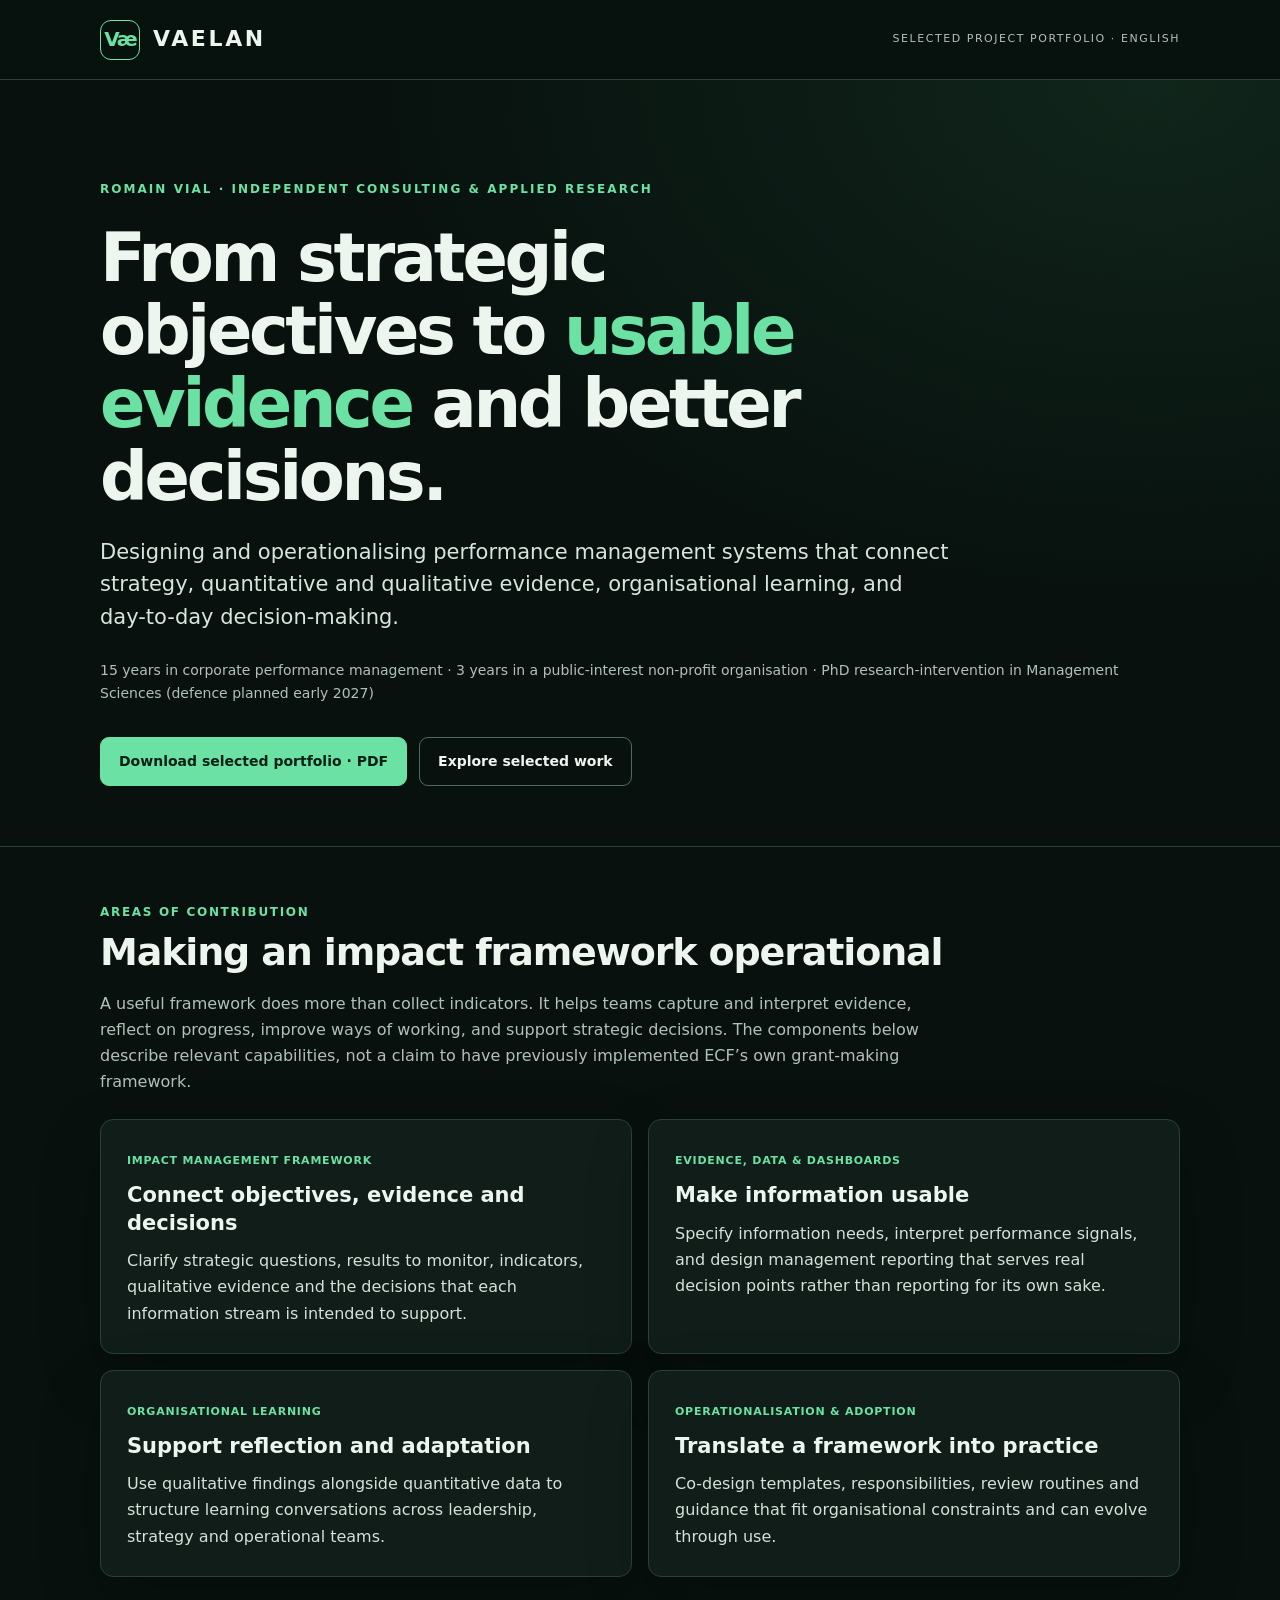
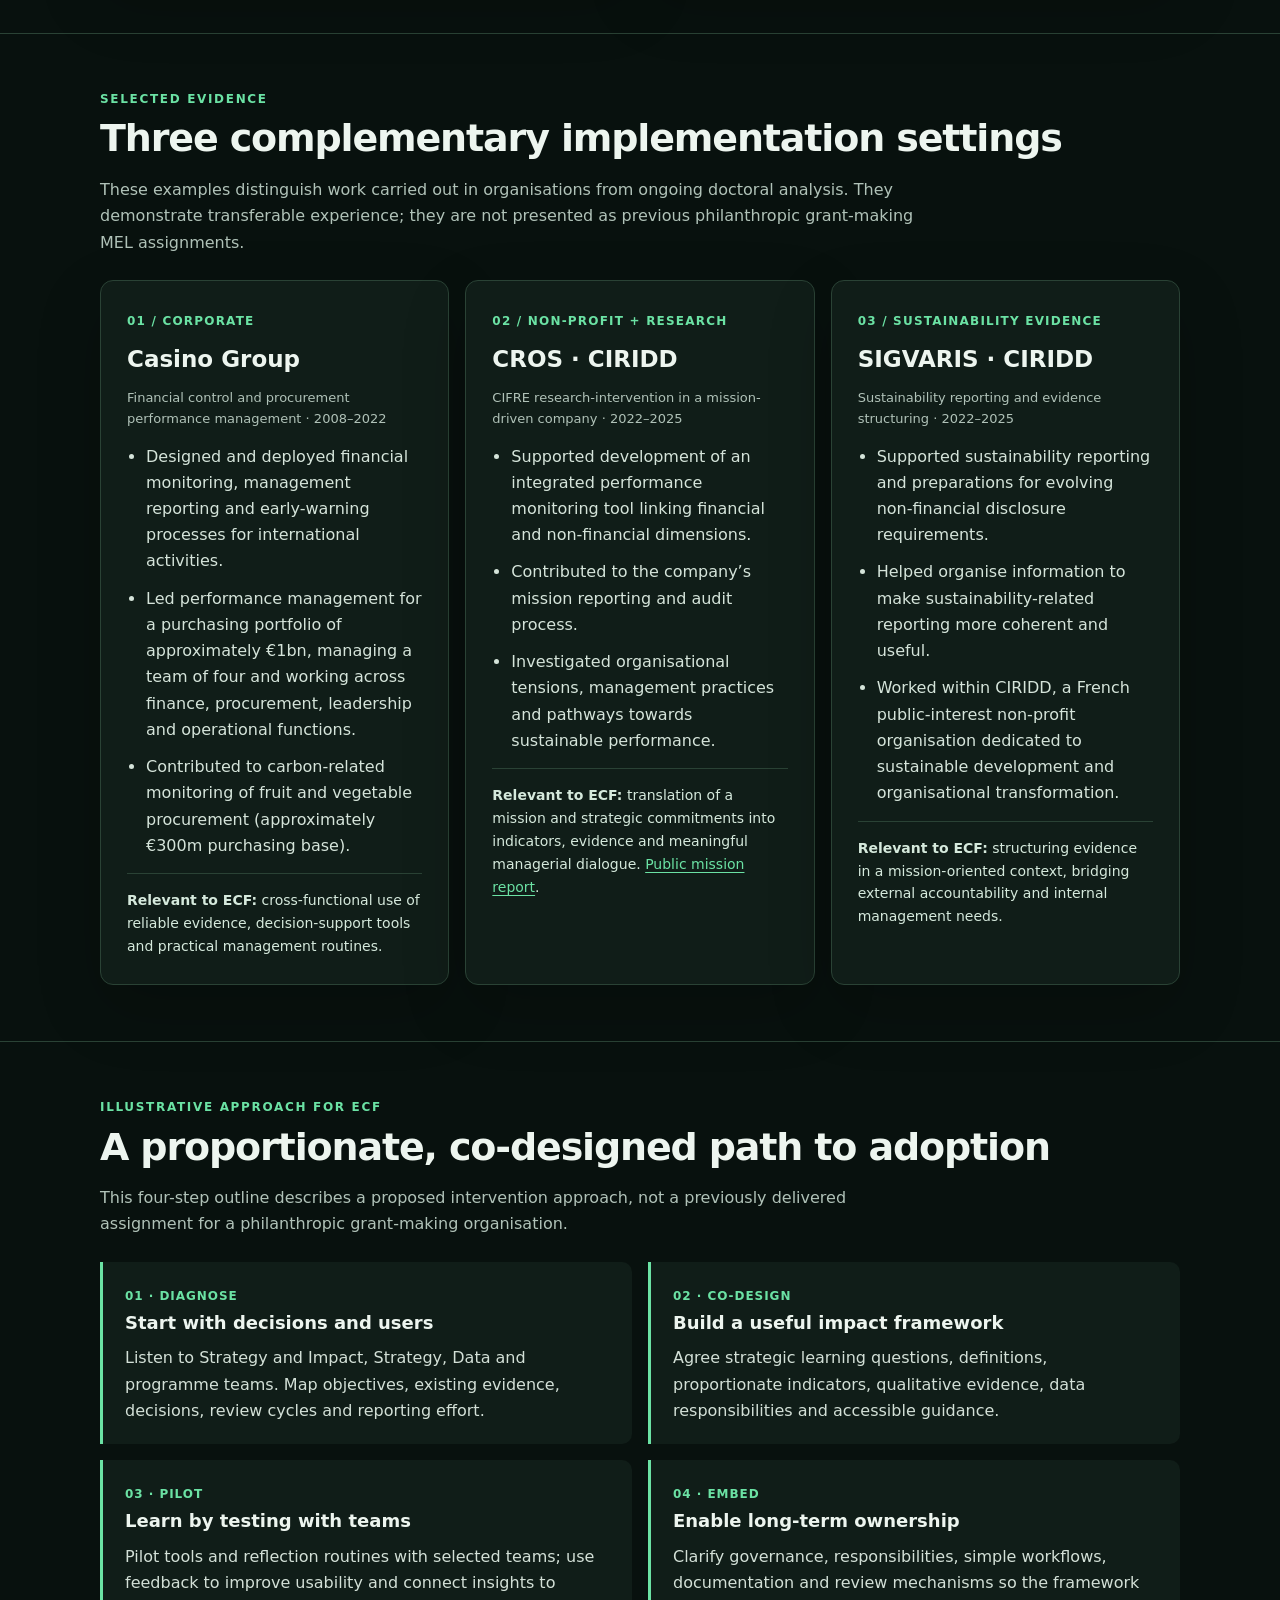
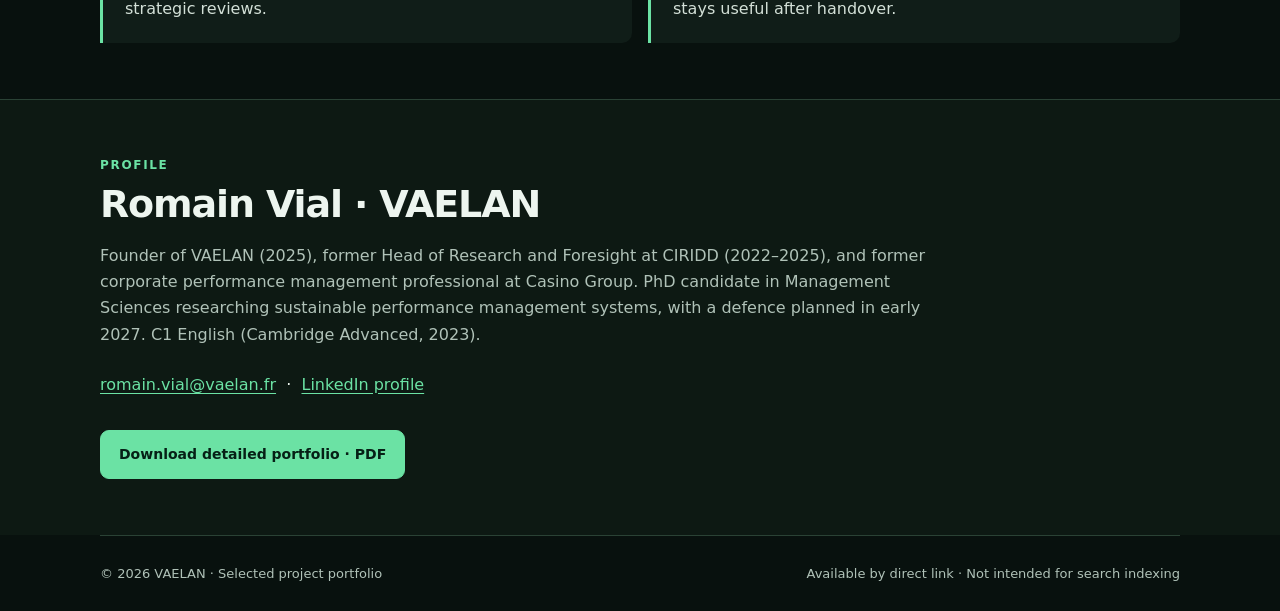
==== portfolioEN/index.html @ 18c6364d "Add files via upload" ====
<!doctype html>
<html lang="en">
<head>
  <meta charset="utf-8">
  <meta name="viewport" content="width=device-width, initial-scale=1">
  <meta name="robots" content="noindex, nofollow, noarchive, nosnippet, noimageindex">
  <meta name="googlebot" content="noindex, nofollow, noarchive, nosnippet">
  <meta name="referrer" content="strict-origin-when-cross-origin">
  <meta name="theme-color" content="#0a1210">
  <meta name="description" content="Selected work on performance management frameworks, evidence, decision-making and organisational learning — VAELAN / Romain Vial.">
  <title>Selected Project Portfolio | VAELAN</title>
  <style>
    :root { color-scheme: dark; --bg:#08110e; --panel:#101d18; --panel2:#13231d; --txt:#edf5ef; --muted:#b0c2b8; --accent:#6be2a4; --line:#2a4235; --shadow:0 24px 65px rgba(0,0,0,.2); }
    * {box-sizing:border-box} html {scroll-behavior:smooth} body{margin:0;background:var(--bg);color:var(--txt);font:16px/1.64 system-ui,-apple-system,BlinkMacSystemFont,"Segoe UI",sans-serif;-webkit-font-smoothing:antialiased}
    a{color:var(--accent);text-underline-offset:3px} a:hover{color:#b2ffd3} a:focus-visible{outline:2px solid var(--accent);outline-offset:4px} .container{width:min(1080px,calc(100% - 42px));margin:auto}
    .header{border-bottom:1px solid var(--line);background:#08110ef5}.header-inner{display:flex;align-items:center;justify-content:space-between;gap:16px;min-height:79px}.brand{text-decoration:none;display:flex;align-items:center;gap:13px;color:var(--txt)}.mark{width:40px;height:40px;display:grid;place-items:center;border:1px solid var(--accent);border-radius:11px;color:var(--accent);font-weight:800;font-size:20px;letter-spacing:-2px}.brand strong{font-size:22px;letter-spacing:.12em;line-height:1.1}.micro{font-size:11px;text-transform:uppercase;letter-spacing:.14em;color:var(--muted)}
    .nav-link{font-size:14px;color:var(--muted);text-decoration:none;border-bottom:1px solid var(--line)}
    .hero{padding:88px 0 60px;background:radial-gradient(ellipse at 90% 0%,rgba(63,153,102,.15),transparent 48%)}.kicker{font-weight:750;text-transform:uppercase;letter-spacing:.17em;color:var(--accent);font-size:12px}.hero h1{font-weight:720;font-size:clamp(35px,6vw,67px);line-height:1.09;max-width:850px;letter-spacing:-.05em;margin:22px 0}.lead{font-size:clamp(17px,2.3vw,21px);line-height:1.55;max-width:850px;color:#d6e6dc;margin:0 0 26px}.hero-meta{color:var(--muted);font-size:14px}.actions{display:flex;flex-wrap:wrap;gap:12px;margin-top:32px}.btn{display:inline-block;border-radius:9px;padding:12px 18px;font-weight:650;font-size:14px;text-decoration:none;border:1px solid var(--accent)}.btn-primary{background:var(--accent);color:#062016}.btn-primary:hover{background:#a3ffcb;color:#062016}.btn-secondary{color:var(--txt);border-color:#516c5c}.btn-secondary:hover{background:var(--panel)}
    section{padding:56px 0;border-top:1px solid var(--line)}.eyebrow{color:var(--accent);text-transform:uppercase;font-weight:750;letter-spacing:.14em;font-size:12px;margin:0 0 7px}.section-heading{font-size:clamp(26px,3.4vw,38px);letter-spacing:-.03em;line-height:1.2;margin:0 0 15px}.intro{color:var(--muted);max-width:840px;margin:0 0 24px}.grid{display:grid;grid-template-columns:repeat(2,minmax(0,1fr));gap:16px}.card{background:var(--panel);border:1px solid var(--line);border-radius:13px;padding:26px;box-shadow:var(--shadow)}.card h3{font-size:21px;line-height:1.3;margin:0 0 11px}.card p{margin:0;color:#d5e2d8}.tag{display:inline-block;font-size:11px;font-weight:800;color:var(--accent);letter-spacing:.07em;text-transform:uppercase;margin-bottom:12px}.cards3{display:grid;grid-template-columns:repeat(3,minmax(0,1fr));gap:16px}.case .no{color:var(--accent);font-weight:750;font-size:12px;letter-spacing:.1em}.case h3{font-size:23px;margin:12px 0}.case .role{font-size:13px;color:var(--muted);margin:0 0 14px}.case ul{padding-left:19px;margin:0 0 14px}.case li{margin:0 0 11px;color:#d5e4da}.result{border-top:1px solid var(--line);padding-top:15px;font-size:14px;color:#d5e9dc}.note{font-size:13px;color:var(--muted)}
    .steps{display:grid;grid-template-columns:repeat(2,minmax(0,1fr));gap:16px}.step{border-left:3px solid var(--accent);background:var(--panel);border-radius:0 10px 10px 0;padding:20px 22px}.step strong{display:block;font-size:18px;margin-bottom:8px}.step p{margin:0;color:#d3e0d7}.bottom{background:#0d1913}.footer{padding:27px 0;color:var(--muted);font-size:13px;border-top:1px solid var(--line);display:flex;justify-content:space-between;flex-wrap:wrap;gap:14px} .smallcaps{font-size:12px;letter-spacing:.08em;color:var(--accent);text-transform:uppercase;font-weight:700}
    @media(max-width:800px){.grid,.cards3,.steps{grid-template-columns:1fr}.hero{padding:63px 0 42px}.card{padding:22px}.header-inner{min-height:70px}.brand strong{font-size:19px}} @media print{body{background:white;color:black}.header,.actions{display:none}.card,.step{box-shadow:none;break-inside:avoid}section{padding:24px 0}.container{width:100%}}
  </style>
</head>
<body>
<header class="header">
  <div class="header-inner container">
    <div class="brand" aria-label="VAELAN"><span class="mark" aria-hidden="true">Væ</span><strong>VAELAN</strong></div>
    <span class="micro">Selected project portfolio · English</span>
  </div>
</header>
<main>
  <div class="hero">
    <div class="container">
      <p class="kicker">Romain Vial · Independent consulting &amp; applied research</p>
      <h1>From strategic objectives to <span style="color:var(--accent)">usable evidence</span> and better decisions.</h1>
      <p class="lead">Designing and operationalising performance management systems that connect strategy, quantitative and qualitative evidence, organisational learning, and day-to-day decision-making.</p>
      <p class="hero-meta">15 years in corporate performance management · 3 years in a public-interest non-profit organisation · PhD research-intervention in Management Sciences (defence planned early 2027)</p>
      <div class="actions">
        <a class="btn btn-primary" href="./VAELAN_ECF_Selected_Portfolio_FINAL.pdf" download>Download selected portfolio · PDF</a>
        <a class="btn btn-secondary" href="#experience">Explore selected work</a>
      </div>
    </div>
  </div>
  <section aria-labelledby="fit-title">
    <div class="container">
      <p class="eyebrow">Areas of contribution</p><h2 class="section-heading" id="fit-title">Making an impact framework operational</h2>
      <p class="intro">A useful framework does more than collect indicators. It helps teams capture and interpret evidence, reflect on progress, improve ways of working, and support strategic decisions. The components below describe relevant capabilities, not a claim to have previously implemented ECF’s own grant-making framework.</p>
      <div class="grid">
        <article class="card"><span class="tag">Impact Management Framework</span><h3>Connect objectives, evidence and decisions</h3><p>Clarify strategic questions, results to monitor, indicators, qualitative evidence and the decisions that each information stream is intended to support.</p></article>
        <article class="card"><span class="tag">Evidence, data &amp; dashboards</span><h3>Make information usable</h3><p>Specify information needs, interpret performance signals, and design management reporting that serves real decision points rather than reporting for its own sake.</p></article>
        <article class="card"><span class="tag">Organisational learning</span><h3>Support reflection and adaptation</h3><p>Use qualitative findings alongside quantitative data to structure learning conversations across leadership, strategy and operational teams.</p></article>
        <article class="card"><span class="tag">Operationalisation &amp; adoption</span><h3>Translate a framework into practice</h3><p>Co-design templates, responsibilities, review routines and guidance that fit organisational constraints and can evolve through use.</p></article>
      </div>
    </div>
  </section>
  <section id="experience" aria-labelledby="evidence-title">
    <div class="container">
      <p class="eyebrow">Selected evidence</p><h2 class="section-heading" id="evidence-title">Three complementary implementation settings</h2>
      <p class="intro">These examples distinguish work carried out in organisations from ongoing doctoral analysis. They demonstrate transferable experience; they are not presented as previous philanthropic grant-making MEL assignments.</p>
      <div class="cards3">
        <article class="card case"><span class="no">01 / CORPORATE</span><h3>Casino Group</h3><p class="role">Financial control and procurement performance management · 2008–2022</p><ul><li>Designed and deployed financial monitoring, management reporting and early-warning processes for international activities.</li><li>Led performance management for a purchasing portfolio of approximately €1bn, managing a team of four and working across finance, procurement, leadership and operational functions.</li><li>Contributed to carbon-related monitoring of fruit and vegetable procurement (approximately €300m purchasing base).</li></ul><div class="result"><strong>Relevant to ECF:</strong> cross-functional use of reliable evidence, decision-support tools and practical management routines.</div></article>
        <article class="card case"><span class="no">02 / NON-PROFIT + RESEARCH</span><h3>CROS · CIRIDD</h3><p class="role">CIFRE research-intervention in a mission-driven company · 2022–2025</p><ul><li>Supported development of an integrated performance monitoring tool linking financial and non-financial dimensions.</li><li>Contributed to the company’s mission reporting and audit process.</li><li>Investigated organisational tensions, management practices and pathways towards sustainable performance.</li></ul><div class="result"><strong>Relevant to ECF:</strong> translation of a mission and strategic commitments into indicators, evidence and meaningful managerial dialogue. <a href="https://cros.com/wp-content/uploads/2025/08/CROS_Rapport_de_Mission_2024.pdf" target="_blank" rel="noopener noreferrer">Public mission report</a>.</div></article>
        <article class="card case"><span class="no">03 / SUSTAINABILITY EVIDENCE</span><h3>SIGVARIS · CIRIDD</h3><p class="role">Sustainability reporting and evidence structuring · 2022–2025</p><ul><li>Supported sustainability reporting and preparations for evolving non-financial disclosure requirements.</li><li>Helped organise information to make sustainability-related reporting more coherent and useful.</li><li>Worked within CIRIDD, a French public-interest non-profit organisation dedicated to sustainable development and organisational transformation.</li></ul><div class="result"><strong>Relevant to ECF:</strong> structuring evidence in a mission-oriented context, bridging external accountability and internal management needs.</div></article>
      </div>
    </div>
  </section>
  <section aria-labelledby="approach-title">
    <div class="container">
      <p class="eyebrow">Illustrative approach for ECF</p><h2 class="section-heading" id="approach-title">A proportionate, co-designed path to adoption</h2>
      <p class="intro">This four-step outline describes a proposed intervention approach, not a previously delivered assignment for a philanthropic grant-making organisation.</p>
      <div class="steps">
        <div class="step"><span class="smallcaps">01 · Diagnose</span><strong>Start with decisions and users</strong><p>Listen to Strategy and Impact, Strategy, Data and programme teams. Map objectives, existing evidence, decisions, review cycles and reporting effort.</p></div>
        <div class="step"><span class="smallcaps">02 · Co-design</span><strong>Build a useful impact framework</strong><p>Agree strategic learning questions, definitions, proportionate indicators, qualitative evidence, data responsibilities and accessible guidance.</p></div>
        <div class="step"><span class="smallcaps">03 · Pilot</span><strong>Learn by testing with teams</strong><p>Pilot tools and reflection routines with selected teams; use feedback to improve usability and connect insights to strategic reviews.</p></div>
        <div class="step"><span class="smallcaps">04 · Embed</span><strong>Enable long-term ownership</strong><p>Clarify governance, responsibilities, simple workflows, documentation and review mechanisms so the framework stays useful after handover.</p></div>
      </div>
    </div>
  </section>
  <section class="bottom" aria-labelledby="profile-title">
    <div class="container">
      <p class="eyebrow">Profile</p><h2 class="section-heading" id="profile-title">Romain Vial · VAELAN</h2>
      <p class="intro">Founder of VAELAN (2025), former Head of Research and Foresight at CIRIDD (2022–2025), and former corporate performance management professional at Casino Group. PhD candidate in Management Sciences researching sustainable performance management systems, with a defence planned in early 2027. C1 English (Cambridge Advanced, 2023).</p>
      <p><a href="mailto:romain.vial@vaelan.fr">romain.vial@vaelan.fr</a> &nbsp;·&nbsp; <a href="https://www.linkedin.com/in/romain-v-956408268/" rel="noopener noreferrer" target="_blank">LinkedIn profile</a></p>
      <div class="actions"><a class="btn btn-primary" href="./VAELAN_ECF_Selected_Portfolio_FINAL.pdf" download>Download detailed portfolio · PDF</a></div>
    </div>
  </section>
</main>
<footer><div class="footer container"><span>© 2026 VAELAN · Selected project portfolio</span><span>Available by direct link · Not intended for search indexing</span></div></footer>
</body>
</html>
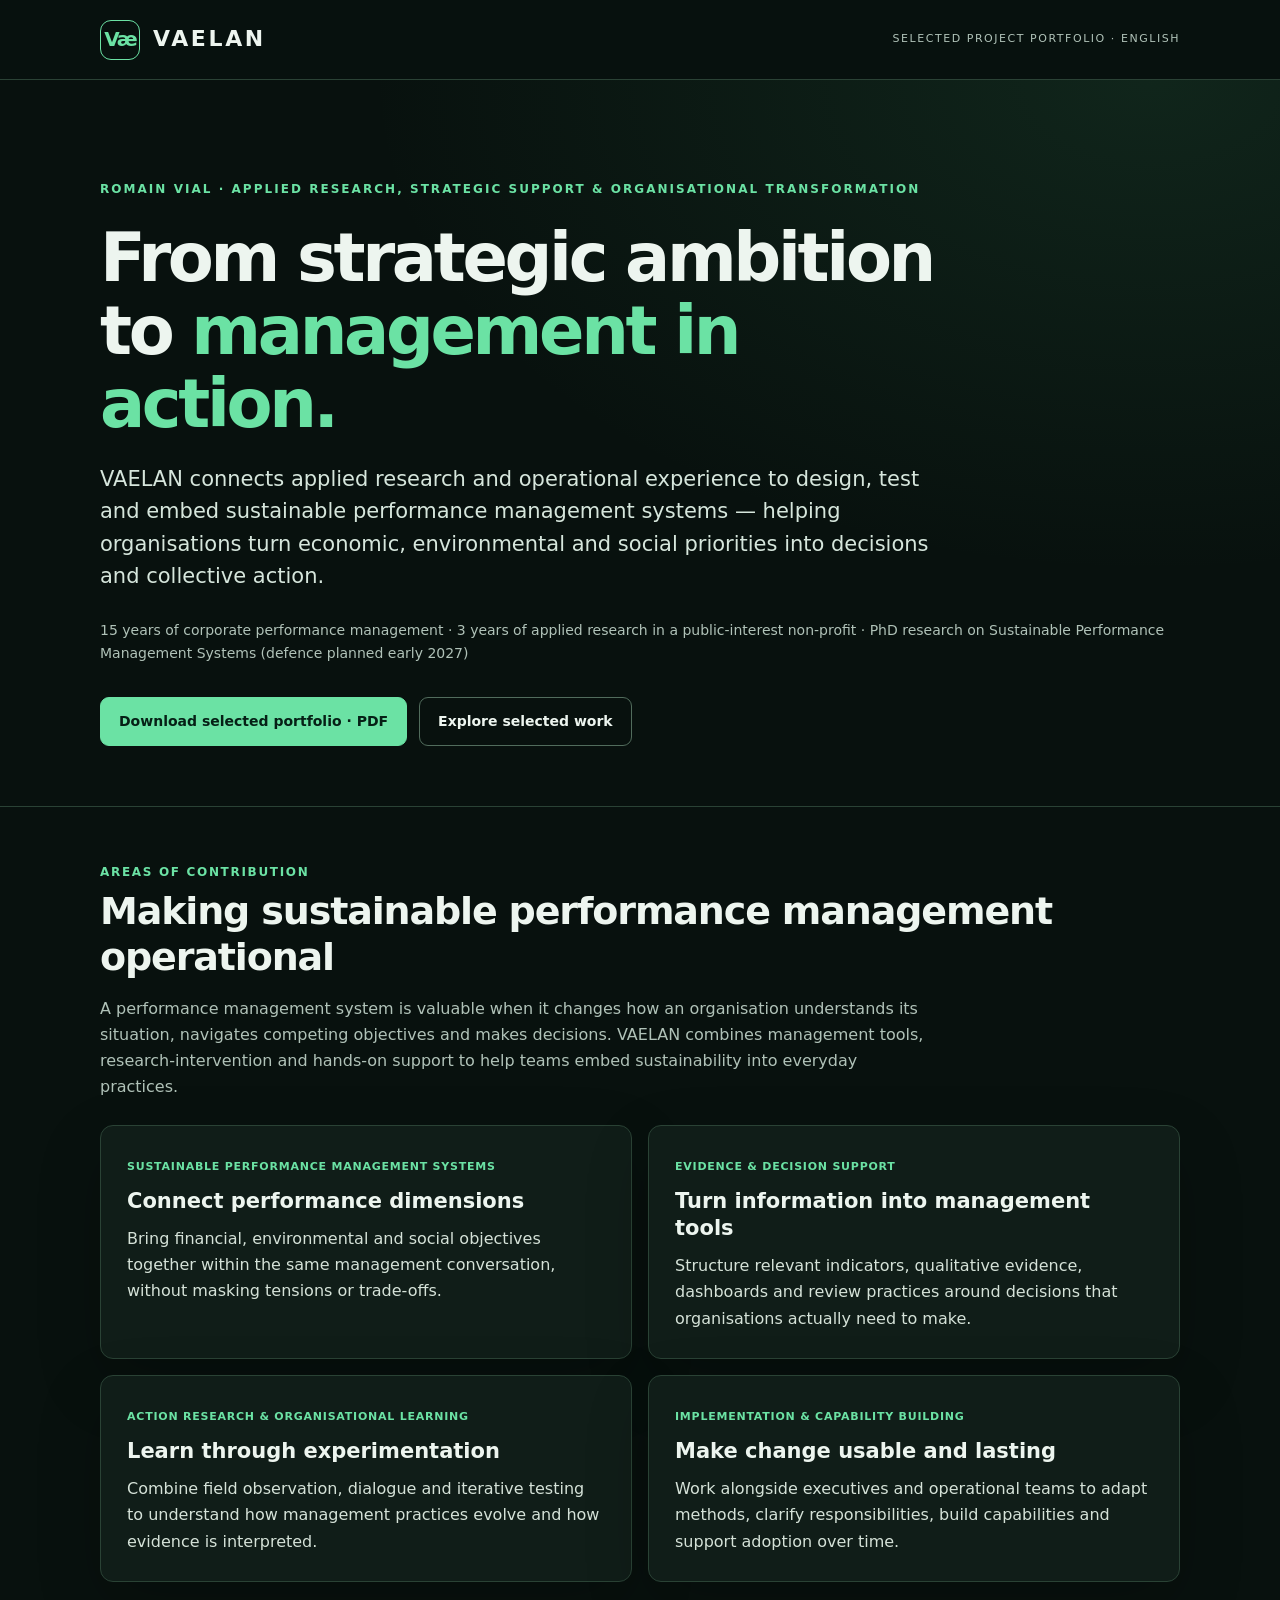
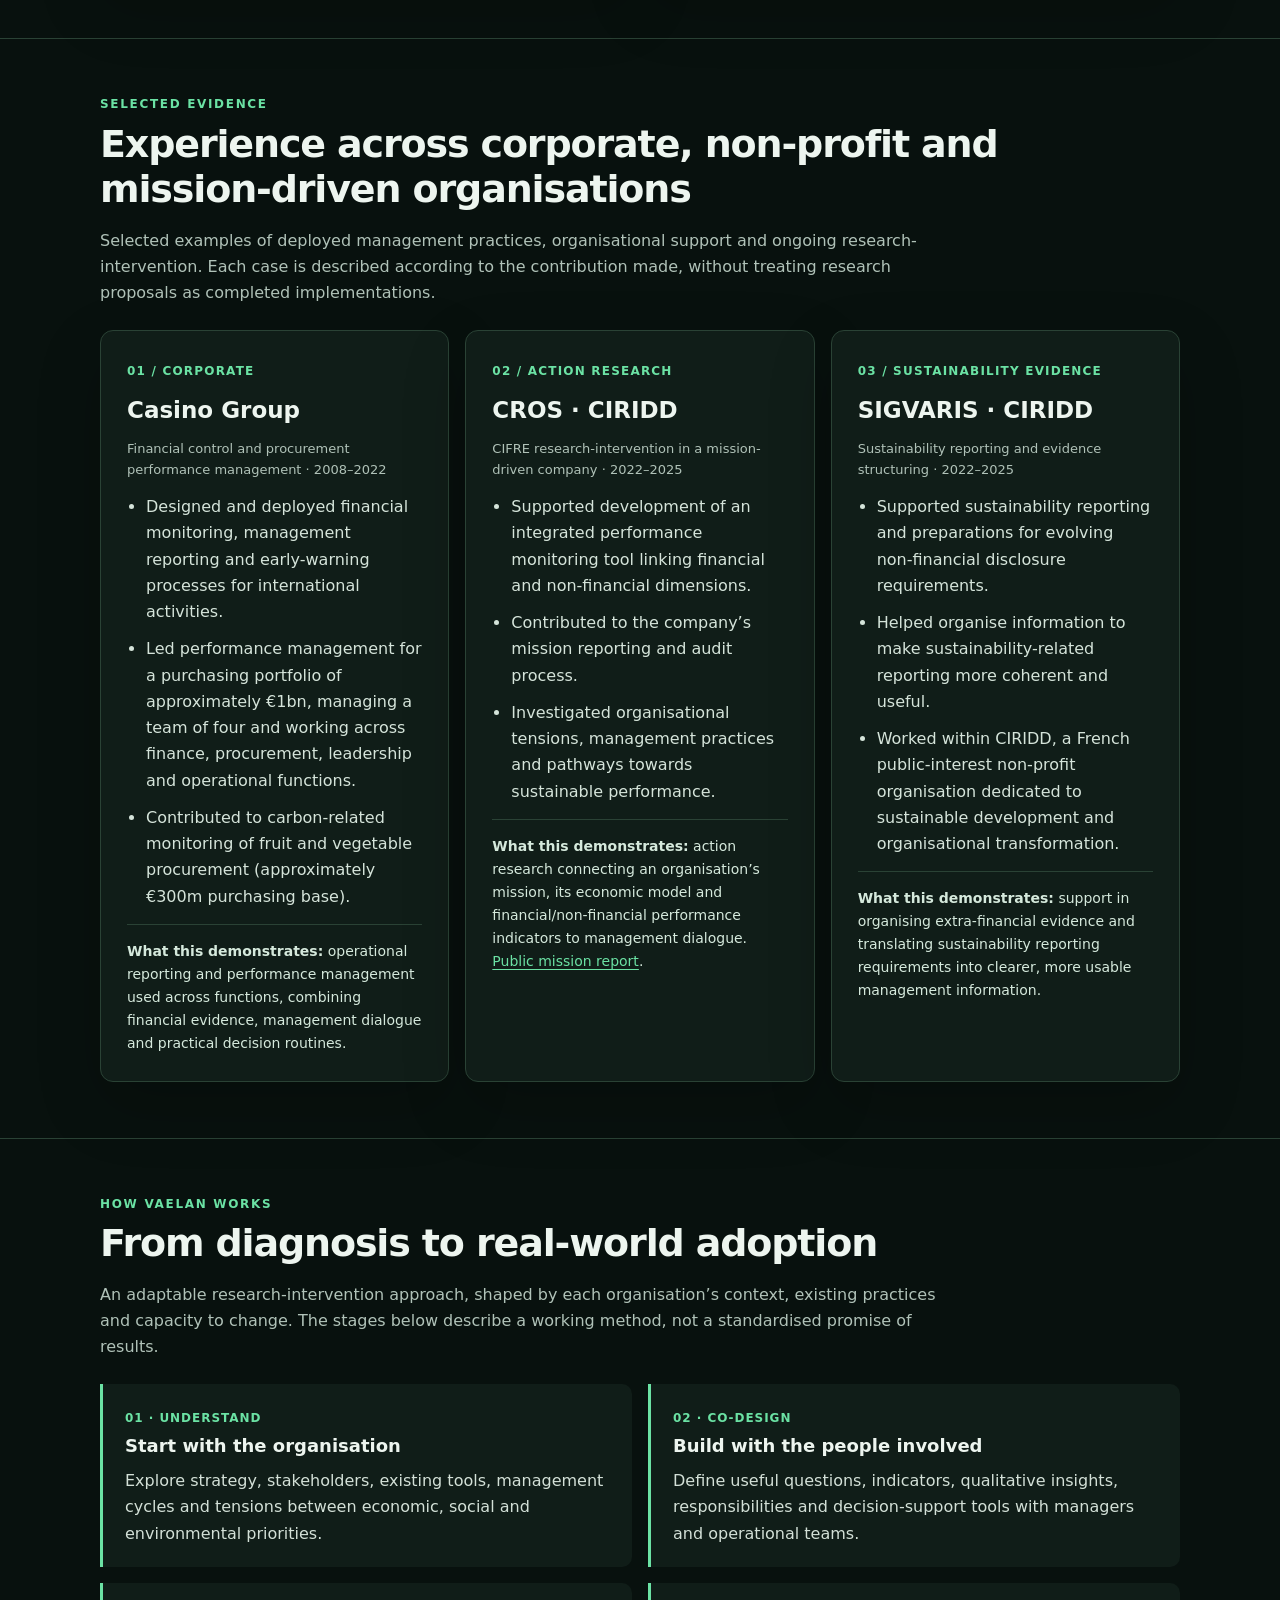
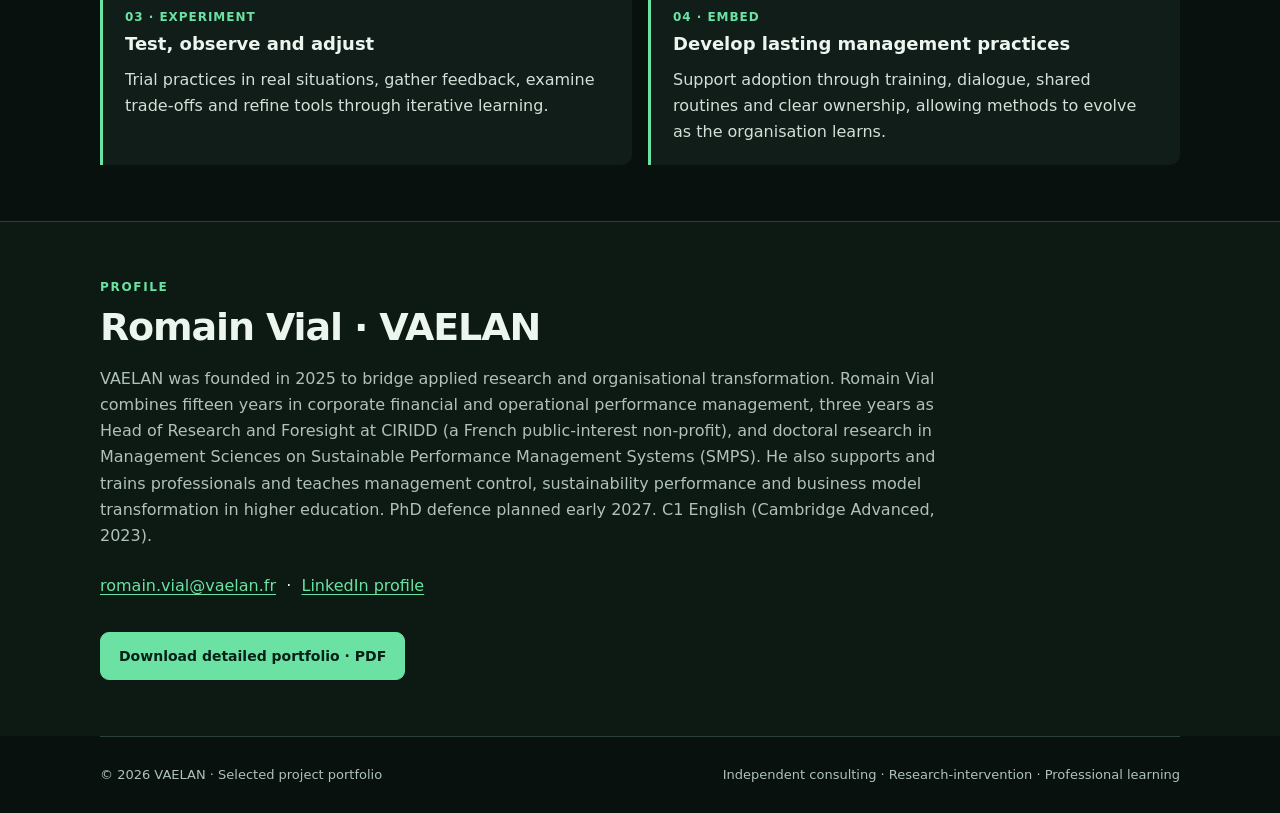
==== commit 2158d752: "Add files via upload" ====
--- a/portfolioEN/index.html
+++ b/portfolioEN/index.html
@@ -1,15 +1,17 @@
 <!doctype html>
+<!DOCTYPE html>
+
 <html lang="en">
 <head>
-  <meta charset="utf-8">
-  <meta name="viewport" content="width=device-width, initial-scale=1">
-  <meta name="robots" content="noindex, nofollow, noarchive, nosnippet, noimageindex">
-  <meta name="googlebot" content="noindex, nofollow, noarchive, nosnippet">
-  <meta name="referrer" content="strict-origin-when-cross-origin">
-  <meta name="theme-color" content="#0a1210">
-  <meta name="description" content="Selected work on performance management frameworks, evidence, decision-making and organisational learning — VAELAN / Romain Vial.">
-  <title>Selected Project Portfolio | VAELAN</title>
-  <style>
+<meta charset="utf-8"/>
+<meta content="width=device-width, initial-scale=1" name="viewport"/>
+<meta content="noindex, nofollow, noarchive, nosnippet, noimageindex" name="robots"/>
+<meta content="noindex, nofollow, noarchive, nosnippet" name="googlebot"/>
+<meta content="strict-origin-when-cross-origin" name="referrer"/>
+<meta content="#0a1210" name="theme-color"/>
+<meta content="Selected work on performance management frameworks, evidence, decision-making and organisational learning — VAELAN / Romain Vial." name="description"/>
+<title>Selected Project Portfolio | VAELAN</title>
+<style>
     :root { color-scheme: dark; --bg:#08110e; --panel:#101d18; --panel2:#13231d; --txt:#edf5ef; --muted:#b0c2b8; --accent:#6be2a4; --line:#2a4235; --shadow:0 24px 65px rgba(0,0,0,.2); }
     * {box-sizing:border-box} html {scroll-behavior:smooth} body{margin:0;background:var(--bg);color:var(--txt);font:16px/1.64 system-ui,-apple-system,BlinkMacSystemFont,"Segoe UI",sans-serif;-webkit-font-smoothing:antialiased}
     a{color:var(--accent);text-underline-offset:3px} a:hover{color:#b2ffd3} a:focus-visible{outline:2px solid var(--accent);outline-offset:4px} .container{width:min(1080px,calc(100% - 42px));margin:auto}
@@ -23,68 +25,68 @@
 </head>
 <body>
 <header class="header">
-  <div class="header-inner container">
-    <div class="brand" aria-label="VAELAN"><span class="mark" aria-hidden="true">Væ</span><strong>VAELAN</strong></div>
-    <span class="micro">Selected project portfolio · English</span>
-  </div>
+<div class="header-inner container">
+<div aria-label="VAELAN" class="brand"><span aria-hidden="true" class="mark">Væ</span><strong>VAELAN</strong></div>
+<span class="micro">Selected project portfolio · English</span>
+</div>
 </header>
 <main>
-  <div class="hero">
-    <div class="container">
-      <p class="kicker">Romain Vial · Independent consulting &amp; applied research</p>
-      <h1>From strategic objectives to <span style="color:var(--accent)">usable evidence</span> and better decisions.</h1>
-      <p class="lead">Designing and operationalising performance management systems that connect strategy, quantitative and qualitative evidence, organisational learning, and day-to-day decision-making.</p>
-      <p class="hero-meta">15 years in corporate performance management · 3 years in a public-interest non-profit organisation · PhD research-intervention in Management Sciences (defence planned early 2027)</p>
-      <div class="actions">
-        <a class="btn btn-primary" href="./VAELAN_ECF_Selected_Portfolio_FINAL.pdf" download>Download selected portfolio · PDF</a>
-        <a class="btn btn-secondary" href="#experience">Explore selected work</a>
-      </div>
-    </div>
-  </div>
-  <section aria-labelledby="fit-title">
-    <div class="container">
-      <p class="eyebrow">Areas of contribution</p><h2 class="section-heading" id="fit-title">Making an impact framework operational</h2>
-      <p class="intro">A useful framework does more than collect indicators. It helps teams capture and interpret evidence, reflect on progress, improve ways of working, and support strategic decisions. The components below describe relevant capabilities, not a claim to have previously implemented ECF’s own grant-making framework.</p>
-      <div class="grid">
-        <article class="card"><span class="tag">Impact Management Framework</span><h3>Connect objectives, evidence and decisions</h3><p>Clarify strategic questions, results to monitor, indicators, qualitative evidence and the decisions that each information stream is intended to support.</p></article>
-        <article class="card"><span class="tag">Evidence, data &amp; dashboards</span><h3>Make information usable</h3><p>Specify information needs, interpret performance signals, and design management reporting that serves real decision points rather than reporting for its own sake.</p></article>
-        <article class="card"><span class="tag">Organisational learning</span><h3>Support reflection and adaptation</h3><p>Use qualitative findings alongside quantitative data to structure learning conversations across leadership, strategy and operational teams.</p></article>
-        <article class="card"><span class="tag">Operationalisation &amp; adoption</span><h3>Translate a framework into practice</h3><p>Co-design templates, responsibilities, review routines and guidance that fit organisational constraints and can evolve through use.</p></article>
-      </div>
-    </div>
-  </section>
-  <section id="experience" aria-labelledby="evidence-title">
-    <div class="container">
-      <p class="eyebrow">Selected evidence</p><h2 class="section-heading" id="evidence-title">Three complementary implementation settings</h2>
-      <p class="intro">These examples distinguish work carried out in organisations from ongoing doctoral analysis. They demonstrate transferable experience; they are not presented as previous philanthropic grant-making MEL assignments.</p>
-      <div class="cards3">
-        <article class="card case"><span class="no">01 / CORPORATE</span><h3>Casino Group</h3><p class="role">Financial control and procurement performance management · 2008–2022</p><ul><li>Designed and deployed financial monitoring, management reporting and early-warning processes for international activities.</li><li>Led performance management for a purchasing portfolio of approximately €1bn, managing a team of four and working across finance, procurement, leadership and operational functions.</li><li>Contributed to carbon-related monitoring of fruit and vegetable procurement (approximately €300m purchasing base).</li></ul><div class="result"><strong>Relevant to ECF:</strong> cross-functional use of reliable evidence, decision-support tools and practical management routines.</div></article>
-        <article class="card case"><span class="no">02 / NON-PROFIT + RESEARCH</span><h3>CROS · CIRIDD</h3><p class="role">CIFRE research-intervention in a mission-driven company · 2022–2025</p><ul><li>Supported development of an integrated performance monitoring tool linking financial and non-financial dimensions.</li><li>Contributed to the company’s mission reporting and audit process.</li><li>Investigated organisational tensions, management practices and pathways towards sustainable performance.</li></ul><div class="result"><strong>Relevant to ECF:</strong> translation of a mission and strategic commitments into indicators, evidence and meaningful managerial dialogue. <a href="https://cros.com/wp-content/uploads/2025/08/CROS_Rapport_de_Mission_2024.pdf" target="_blank" rel="noopener noreferrer">Public mission report</a>.</div></article>
-        <article class="card case"><span class="no">03 / SUSTAINABILITY EVIDENCE</span><h3>SIGVARIS · CIRIDD</h3><p class="role">Sustainability reporting and evidence structuring · 2022–2025</p><ul><li>Supported sustainability reporting and preparations for evolving non-financial disclosure requirements.</li><li>Helped organise information to make sustainability-related reporting more coherent and useful.</li><li>Worked within CIRIDD, a French public-interest non-profit organisation dedicated to sustainable development and organisational transformation.</li></ul><div class="result"><strong>Relevant to ECF:</strong> structuring evidence in a mission-oriented context, bridging external accountability and internal management needs.</div></article>
-      </div>
-    </div>
-  </section>
-  <section aria-labelledby="approach-title">
-    <div class="container">
-      <p class="eyebrow">Illustrative approach for ECF</p><h2 class="section-heading" id="approach-title">A proportionate, co-designed path to adoption</h2>
-      <p class="intro">This four-step outline describes a proposed intervention approach, not a previously delivered assignment for a philanthropic grant-making organisation.</p>
-      <div class="steps">
-        <div class="step"><span class="smallcaps">01 · Diagnose</span><strong>Start with decisions and users</strong><p>Listen to Strategy and Impact, Strategy, Data and programme teams. Map objectives, existing evidence, decisions, review cycles and reporting effort.</p></div>
-        <div class="step"><span class="smallcaps">02 · Co-design</span><strong>Build a useful impact framework</strong><p>Agree strategic learning questions, definitions, proportionate indicators, qualitative evidence, data responsibilities and accessible guidance.</p></div>
-        <div class="step"><span class="smallcaps">03 · Pilot</span><strong>Learn by testing with teams</strong><p>Pilot tools and reflection routines with selected teams; use feedback to improve usability and connect insights to strategic reviews.</p></div>
-        <div class="step"><span class="smallcaps">04 · Embed</span><strong>Enable long-term ownership</strong><p>Clarify governance, responsibilities, simple workflows, documentation and review mechanisms so the framework stays useful after handover.</p></div>
-      </div>
-    </div>
-  </section>
-  <section class="bottom" aria-labelledby="profile-title">
-    <div class="container">
-      <p class="eyebrow">Profile</p><h2 class="section-heading" id="profile-title">Romain Vial · VAELAN</h2>
-      <p class="intro">Founder of VAELAN (2025), former Head of Research and Foresight at CIRIDD (2022–2025), and former corporate performance management professional at Casino Group. PhD candidate in Management Sciences researching sustainable performance management systems, with a defence planned in early 2027. C1 English (Cambridge Advanced, 2023).</p>
-      <p><a href="mailto:romain.vial@vaelan.fr">romain.vial@vaelan.fr</a> &nbsp;·&nbsp; <a href="https://www.linkedin.com/in/romain-v-956408268/" rel="noopener noreferrer" target="_blank">LinkedIn profile</a></p>
-      <div class="actions"><a class="btn btn-primary" href="./VAELAN_ECF_Selected_Portfolio_FINAL.pdf" download>Download detailed portfolio · PDF</a></div>
-    </div>
-  </section>
+<div class="hero">
+<div class="container">
+<p class="kicker">Romain Vial · Applied research, strategic support &amp; organisational transformation</p>
+<h1>From strategic ambition to <span style="color:var(--accent)">management in action.</span></h1>
+<p class="lead">VAELAN connects applied research and operational experience to design, test and embed sustainable performance management systems — helping organisations turn economic, environmental and social priorities into decisions and collective action.</p>
+<p class="hero-meta">15 years of corporate performance management · 3 years of applied research in a public-interest non-profit · PhD research on Sustainable Performance Management Systems (defence planned early 2027)</p>
+<div class="actions">
+<a class="btn btn-primary" download="" href="./VAELAN_Selected_Project_Portfolio_EN.pdf">Download selected portfolio · PDF</a>
+<a class="btn btn-secondary" href="#experience">Explore selected work</a>
+</div>
+</div>
+</div>
+<section aria-labelledby="fit-title">
+<div class="container">
+<p class="eyebrow">Areas of contribution</p><h2 class="section-heading" id="fit-title">Making sustainable performance management operational</h2>
+<p class="intro">A performance management system is valuable when it changes how an organisation understands its situation, navigates competing objectives and makes decisions. VAELAN combines management tools, research-intervention and hands-on support to help teams embed sustainability into everyday practices.</p>
+<div class="grid">
+<article class="card"><span class="tag">Sustainable Performance Management Systems</span><h3>Connect performance dimensions</h3><p>Bring financial, environmental and social objectives together within the same management conversation, without masking tensions or trade-offs.</p></article>
+<article class="card"><span class="tag">Evidence &amp; decision support</span><h3>Turn information into management tools</h3><p>Structure relevant indicators, qualitative evidence, dashboards and review practices around decisions that organisations actually need to make.</p></article>
+<article class="card"><span class="tag">Action research &amp; organisational learning</span><h3>Learn through experimentation</h3><p>Combine field observation, dialogue and iterative testing to understand how management practices evolve and how evidence is interpreted.</p></article>
+<article class="card"><span class="tag">Implementation &amp; capability building</span><h3>Make change usable and lasting</h3><p>Work alongside executives and operational teams to adapt methods, clarify responsibilities, build capabilities and support adoption over time.</p></article>
+</div>
+</div>
+</section>
+<section aria-labelledby="evidence-title" id="experience">
+<div class="container">
+<p class="eyebrow">Selected evidence</p><h2 class="section-heading" id="evidence-title">Experience across corporate, non-profit and mission-driven organisations</h2>
+<p class="intro">Selected examples of deployed management practices, organisational support and ongoing research-intervention. Each case is described according to the contribution made, without treating research proposals as completed implementations.</p>
+<div class="cards3">
+<article class="card case"><span class="no">01 / CORPORATE</span><h3>Casino Group</h3><p class="role">Financial control and procurement performance management · 2008–2022</p><ul><li>Designed and deployed financial monitoring, management reporting and early-warning processes for international activities.</li><li>Led performance management for a purchasing portfolio of approximately €1bn, managing a team of four and working across finance, procurement, leadership and operational functions.</li><li>Contributed to carbon-related monitoring of fruit and vegetable procurement (approximately €300m purchasing base).</li></ul><div class="result"><strong>What this demonstrates:</strong> operational reporting and performance management used across functions, combining financial evidence, management dialogue and practical decision routines.</div></article>
+<article class="card case"><span class="no">02 / ACTION RESEARCH</span><h3>CROS · CIRIDD</h3><p class="role">CIFRE research-intervention in a mission-driven company · 2022–2025</p><ul><li>Supported development of an integrated performance monitoring tool linking financial and non-financial dimensions.</li><li>Contributed to the company’s mission reporting and audit process.</li><li>Investigated organisational tensions, management practices and pathways towards sustainable performance.</li></ul><div class="result"><strong>What this demonstrates:</strong> action research connecting an organisation’s mission, its economic model and financial/non-financial performance indicators to management dialogue. <a href="https://cros.com/wp-content/uploads/2025/08/CROS_Rapport_de_Mission_2024.pdf" rel="noopener noreferrer" target="_blank">Public mission report</a>.</div></article>
+<article class="card case"><span class="no">03 / SUSTAINABILITY EVIDENCE</span><h3>SIGVARIS · CIRIDD</h3><p class="role">Sustainability reporting and evidence structuring · 2022–2025</p><ul><li>Supported sustainability reporting and preparations for evolving non-financial disclosure requirements.</li><li>Helped organise information to make sustainability-related reporting more coherent and useful.</li><li>Worked within CIRIDD, a French public-interest non-profit organisation dedicated to sustainable development and organisational transformation.</li></ul><div class="result"><strong>What this demonstrates:</strong> support in organising extra-financial evidence and translating sustainability reporting requirements into clearer, more usable management information.</div></article>
+</div>
+</div>
+</section>
+<section aria-labelledby="approach-title">
+<div class="container">
+<p class="eyebrow">How VAELAN works</p><h2 class="section-heading" id="approach-title">From diagnosis to real-world adoption</h2>
+<p class="intro">An adaptable research-intervention approach, shaped by each organisation’s context, existing practices and capacity to change. The stages below describe a working method, not a standardised promise of results.</p>
+<div class="steps">
+<div class="step"><span class="smallcaps">01 · Understand</span><strong>Start with the organisation</strong><p>Explore strategy, stakeholders, existing tools, management cycles and tensions between economic, social and environmental priorities.</p></div>
+<div class="step"><span class="smallcaps">02 · Co-design</span><strong>Build with the people involved</strong><p>Define useful questions, indicators, qualitative insights, responsibilities and decision-support tools with managers and operational teams.</p></div>
+<div class="step"><span class="smallcaps">03 · Experiment</span><strong>Test, observe and adjust</strong><p>Trial practices in real situations, gather feedback, examine trade-offs and refine tools through iterative learning.</p></div>
+<div class="step"><span class="smallcaps">04 · Embed</span><strong>Develop lasting management practices</strong><p>Support adoption through training, dialogue, shared routines and clear ownership, allowing methods to evolve as the organisation learns.</p></div>
+</div>
+</div>
+</section>
+<section aria-labelledby="profile-title" class="bottom">
+<div class="container">
+<p class="eyebrow">Profile</p><h2 class="section-heading" id="profile-title">Romain Vial · VAELAN</h2>
+<p class="intro">VAELAN was founded in 2025 to bridge applied research and organisational transformation. Romain Vial combines fifteen years in corporate financial and operational performance management, three years as Head of Research and Foresight at CIRIDD (a French public-interest non-profit), and doctoral research in Management Sciences on Sustainable Performance Management Systems (SMPS). He also supports and trains professionals and teaches management control, sustainability performance and business model transformation in higher education. PhD defence planned early 2027. C1 English (Cambridge Advanced, 2023).</p>
+<p><a href="mailto:romain.vial@vaelan.fr">romain.vial@vaelan.fr</a>  ·  <a href="https://www.linkedin.com/in/romain-v-956408268/" rel="noopener noreferrer" target="_blank">LinkedIn profile</a></p>
+<div class="actions"><a class="btn btn-primary" download="" href="./VAELAN_Selected_Project_Portfolio_EN.pdf">Download detailed portfolio · PDF</a></div>
+</div>
+</section>
 </main>
-<footer><div class="footer container"><span>© 2026 VAELAN · Selected project portfolio</span><span>Available by direct link · Not intended for search indexing</span></div></footer>
+<footer><div class="footer container"><span>© 2026 VAELAN · Selected project portfolio</span><span>Independent consulting · Research-intervention · Professional learning</span></div></footer>
 </body>
 </html>
